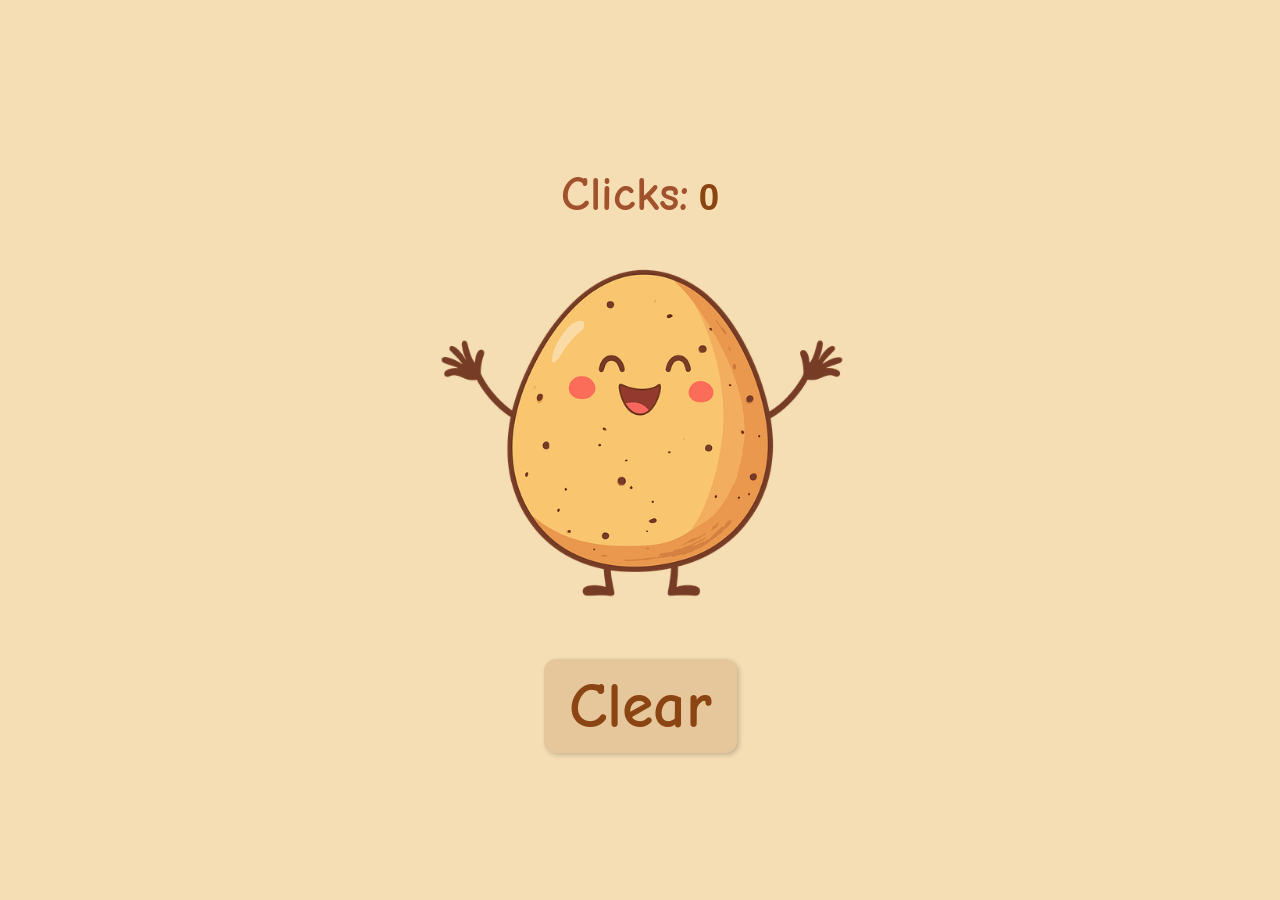
==== potato-clicker/index.html @ 79a10354 "added the potato clicker" ====
<!DOCTYPE html>
<html lang="en">
<head>
  <meta charset="UTF-8">
  <title>Potato Clicker</title>
  <link rel="stylesheet" href="css/style.css">
  <link rel="preconnect" href="https://fonts.googleapis.com">
  <link rel="preconnect" href="https://fonts.gstatic.com" crossorigin>
  <link href="https://fonts.googleapis.com/css2?family=Comic+Neue:wght@700&display=swap" rel="stylesheet">
</head>
<body>
 
  <div id="count-container">
    <span id="count-label">Clicks:</span> <span id="count">0</span>
  </div>

 
  <img id="potato" src="assets/potato1.png" alt="Potato">


  <button id="clear-btn">Clear</button>


  <script src="js/app.js"></script>
</body>
</html>
---- potato-clicker/css/style.css ----
body {
  margin: 0;
  padding: 0;
  width: 100%;
  min-height: 100vh;              
  background-color: #F5DEB3;
  display: flex;
  flex-direction: column;      
  align-items: center;         
  justify-content: center; 
  font-family: Arial, sans-serif;
  text-align: center;         
}


#count-container {
  margin-top: 20px;
  /* text-align: center; */
  display: flex;
  align-items: baseline;
  justify-content: center;
  gap: 10px; 
}


#potato {
display: block;
  margin: 20px auto;
  max-width: 500px;
  min-width: 220px;
  width: 80%;
  cursor: pointer;
  user-select: none;
  -webkit-user-drag: none;
  -webkit-user-select: none;
  -ms-user-select: none;
  -moz-user-select: none;
  transition: transform 0.01s ease-in-out;
  touch-action: manipulation; 
  -webkit-tap-highlight-color: transparent;
  outline: none;
}


#clear-btn {
  margin-top: 20px;
  padding: 10px 25px;
  background-color: #E6C79C;  
  border: none;
  border-radius: 12px;         
  font-family: 'Comic Neue', cursive, sans-serif;  
  font-size: 4em;
  color: #8B4513;              
  font-weight: bold;
  cursor: pointer;
  box-shadow: 2px 2px 5px rgba(0,0,0,0.2);  
  transition: background-color 0.2s, transform 0.1s;
  -webkit-tap-highlight-color: transparent;
  outline: none;
  user-select: none;
}

#clear-btn:hover {
   background-color: #DAB68A;    
  transform: scale(1.05);       
}

#clear-btn:focus{
  outline: none;
}

#count-label {
  font-family: 'Comic Neue', cursive, sans-serif; 
  color: #A0522D;  
  font-size: 3em;
  font-weight: bold;
  text-shadow: 1px 1px 2px #FFDAB9; 
}
#count {
  font-family: 'Arial Black', Gadget, sans-serif; 
  color: #8B4513;  
  font-size: 2.3em;
  font-weight: bold;
  text-shadow: 1px 1px 2px #FFE4B5; 
  margin-bottom: 0;
  user-select: none;
}

#potato.clicked {
  transform: scale(1.15);  
  transition: transform 0.15s cubic-bezier(.68,-0.55,.27,1.55); 
}
@media (max-width: 600px) {
  body {
   display: flex;
    flex-direction: column;
    justify-content: center;
    align-items: center;
    height: 100vh;
    margin: 0;
    padding: 20px;
    box-sizing: border-box;
  }

  #potato {
    max-width: 350px;    
    min-width: 150px;
    margin: 20px 0;
    user-select: none;         
    -webkit-user-drag: none;
    -webkit-user-select: none;
    -ms-user-select: none;
    -moz-user-select: none;
    cursor: pointer;
    transition: transform 0.01s ease-in-out;
    -webkit-tap-highlight-color: transparent;
    outline: none;
  }

  /* #count {
    font-size: 4em;     
  } */

  #clear-btn {
    font-size: 2.5em;
    padding: 10px 20px;
  }
}
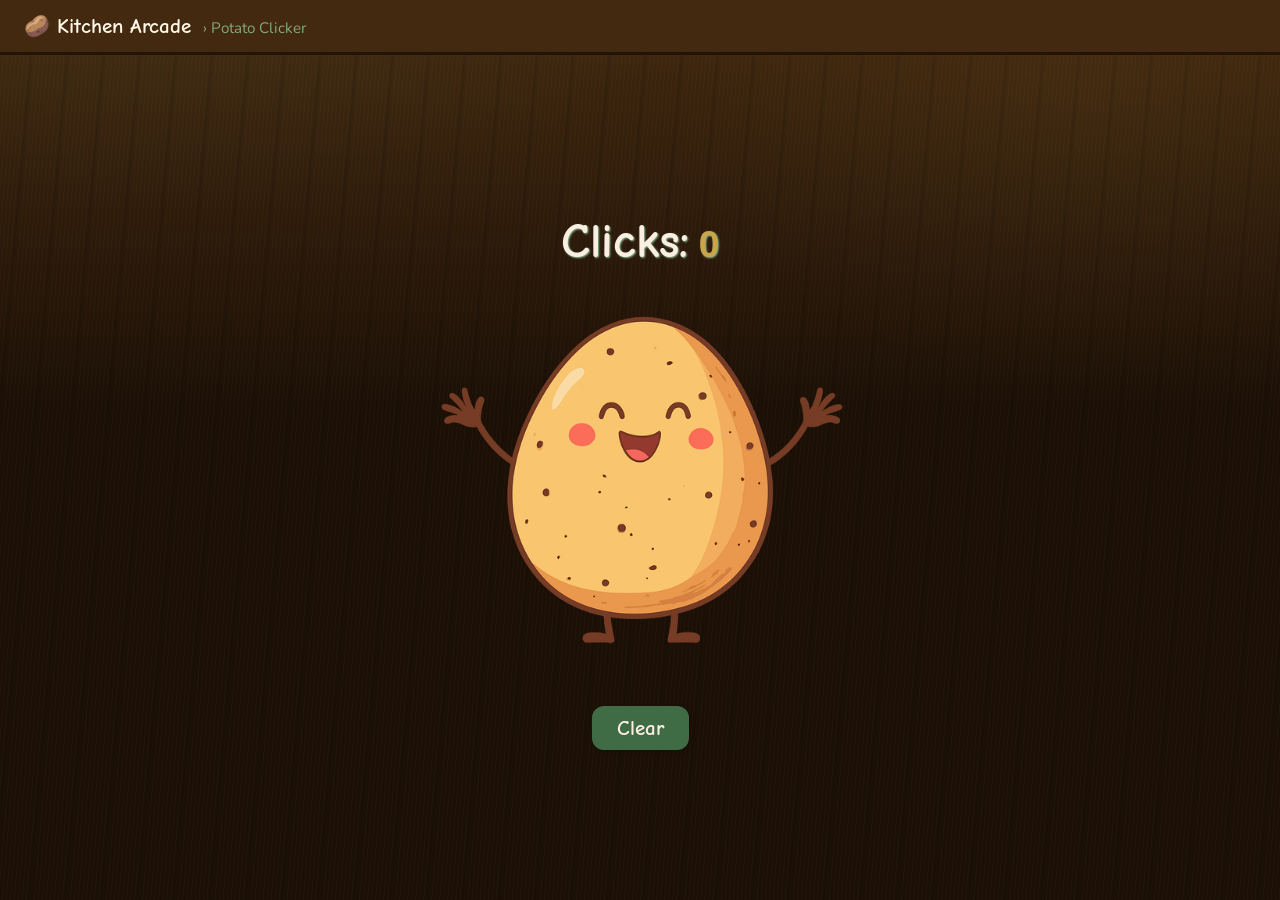
==== commit 63b08e3d: "design changes" ====
--- a/potato-clicker/index.html
+++ b/potato-clicker/index.html
@@ -4,11 +4,13 @@
   <meta charset="UTF-8">
   <title>Potato Clicker</title>
   <link rel="stylesheet" href="css/style.css">
-  <link rel="preconnect" href="https://fonts.googleapis.com">
-  <link rel="preconnect" href="https://fonts.gstatic.com" crossorigin>
-  <link href="https://fonts.googleapis.com/css2?family=Comic+Neue:wght@700&display=swap" rel="stylesheet">
 </head>
-<body>
+<body class="bg-wood-dark">
+
+   <div id="site-navbar" data-home="../" data-title="Potato Clicker"></div>
+
+<main class="game-wrapper">
+ 
  
   <div id="count-container">
     <span id="count-label">Clicks:</span> <span id="count">0</span>
@@ -18,9 +20,10 @@
   <img id="potato" src="assets/potato1.png" alt="Potato">
 
 
-  <button id="clear-btn">Clear</button>
-
+  <button id="clear-btn" class="btn btn-primary">Clear</button>
+</main>
 
   <script src="js/app.js"></script>
+  <script src="../common/js/navbar.js" defer></script>
 </body>
 </html>
--- a/potato-clicker/css/style.css
+++ b/potato-clicker/css/style.css
@@ -1,15 +1,20 @@
+@import url('../../common/css/variables.css');
+@import url('../../common/css/base.css');
+@import url('../../common/css/navbar.css');
+@import url('../../common/css/buttons.css');
+@import url('../../common/css/backgrounds.css');
+
 body {
-  margin: 0;
-  padding: 0;
-  width: 100%;
-  min-height: 100vh;              
-  background-color: #F5DEB3;
+  /* background-color: var(--wheat); */
+  text-align: center;
+}
+
+.game-wrapper {
+  min-height: calc(100vh - 60px);
   display: flex;
-  flex-direction: column;      
-  align-items: center;         
-  justify-content: center; 
-  font-family: Arial, sans-serif;
-  text-align: center;         
+  flex-direction: column;
+  align-items: center;
+  justify-content: center;
 }
 
 
@@ -44,44 +49,28 @@
 
 #clear-btn {
   margin-top: 20px;
-  padding: 10px 25px;
-  background-color: #E6C79C;  
-  border: none;
-  border-radius: 12px;         
-  font-family: 'Comic Neue', cursive, sans-serif;  
-  font-size: 4em;
-  color: #8B4513;              
-  font-weight: bold;
-  cursor: pointer;
-  box-shadow: 2px 2px 5px rgba(0,0,0,0.2);  
-  transition: background-color 0.2s, transform 0.1s;
-  -webkit-tap-highlight-color: transparent;
-  outline: none;
-  user-select: none;
+  background-color: var(--rustic-sage-dark);
+  color: var(--rustic-cream);
 }
 
-#clear-btn:hover {
-   background-color: #DAB68A;    
-  transform: scale(1.05);       
-}
-
-#clear-btn:focus{
-  outline: none;
+#clear-btn:hover,
+#clear-btn:focus-visible {
+  background-color: var(--rustic-sage);
 }
 
 #count-label {
   font-family: 'Comic Neue', cursive, sans-serif; 
-  color: #A0522D;  
+  color: var(--rustic-cream);
   font-size: 3em;
   font-weight: bold;
-  text-shadow: 1px 1px 2px #FFDAB9; 
+  text-shadow: 1px 1px 2px var(--peach); 
 }
 #count {
   font-family: 'Arial Black', Gadget, sans-serif; 
-  color: #8B4513;  
+  color: var(--rustic-gold);
   font-size: 2.3em;
   font-weight: bold;
-  text-shadow: 1px 1px 2px #FFE4B5; 
+  text-shadow: 1px 1px 2px var(--peach); 
   margin-bottom: 0;
   user-select: none;
 }
@@ -121,8 +110,4 @@
     font-size: 4em;     
   } */
 
-  #clear-btn {
-    font-size: 2.5em;
-    padding: 10px 20px;
-  }
 }
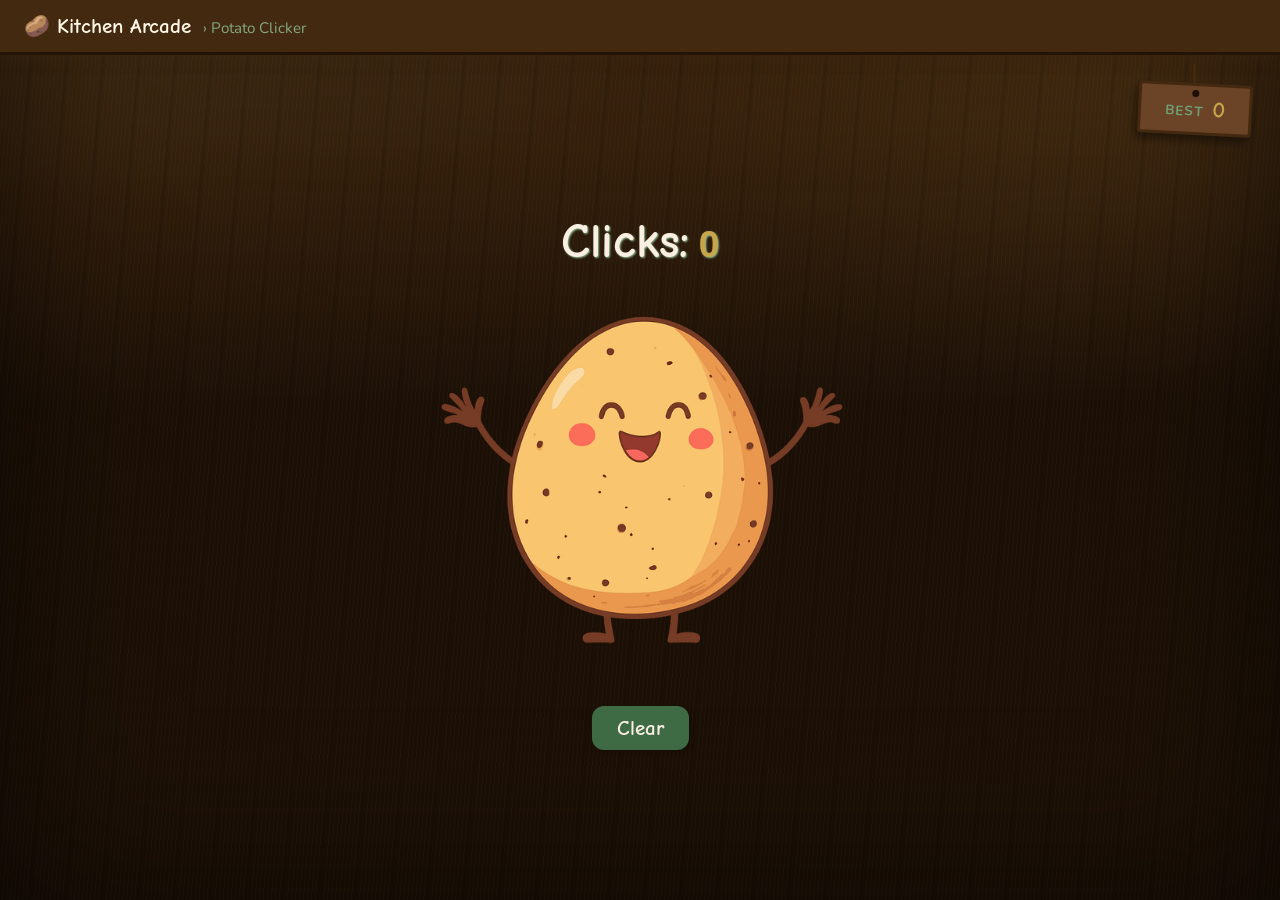
==== commit ba7cbd9a: "new game" ====
--- a/potato-clicker/index.html
+++ b/potato-clicker/index.html
@@ -2,12 +2,22 @@
 <html lang="en">
 <head>
   <meta charset="UTF-8">
+  <meta name="viewport" content="width=device-width, initial-scale=1.0">
   <title>Potato Clicker</title>
+  <link rel="icon" href="data:image/svg+xml,<svg xmlns=%22http://www.w3.org/2000/svg%22 viewBox=%220 0 100 100%22><text y=%22.9em%22 font-size=%2290%22>🥔</text></svg>">
   <link rel="stylesheet" href="css/style.css">
 </head>
 <body class="bg-wood-dark">
 
    <div id="site-navbar" data-home="../" data-title="Potato Clicker"></div>
+
+<div id="best-sign">
+  <div class="sign-rope"></div>
+  <div class="sign-board">
+    <span class="sign-label">Best</span>
+    <span id="best-count">0</span>
+  </div>
+</div>
 
 <main class="game-wrapper">
  
--- a/potato-clicker/css/style.css
+++ b/potato-clicker/css/style.css
@@ -79,17 +79,70 @@
   transform: scale(1.15);  
   transition: transform 0.15s cubic-bezier(.68,-0.55,.27,1.55); 
 }
+
+
+/* --------------------best sign----------------------*/
+
+#best-sign {
+  position: fixed;
+  top: 64px;
+  right: 28px;
+  z-index: 90;
+  display: flex;
+  flex-direction: column;
+  align-items: center;
+  pointer-events: none;
+}
+
+.sign-rope {
+  width: 3px;
+  height: 20px;
+  background: var(--rustic-wood-dark);
+}
+
+.sign-board {
+  margin-top: -1px;
+  background: var(--rustic-wood);
+  border: 3px solid var(--rustic-wood-dark);
+  border-radius: 4px;
+  padding: 10px 24px;
+  transform: rotate(3deg);
+  box-shadow: -3px 6px 8px rgba(0, 0, 0, 0.4);
+  display: flex;
+  align-items: baseline;
+  gap: 9px;
+  position: relative;
+}
+
+.sign-board::before {
+  content: '';
+  position: absolute;
+  top: 4px;
+  left: 50%;
+  transform: translateX(-50%);
+  width: 7px;
+  height: 7px;
+  border-radius: 50%;
+  background: var(--rustic-wood-darkest);
+}
+
+.sign-label {
+  font-family: 'Nunito', sans-serif;
+  font-size: 0.85em;
+  letter-spacing: 0.08em;
+  text-transform: uppercase;
+  color: var(--rustic-sage);
+  font-weight: 700;
+}
+
+#best-count {
+  font-family: 'Comic Neue', cursive;
+  font-size: 1.4em;
+  font-weight: 700;
+  color: var(--rustic-gold);
+}
+
 @media (max-width: 600px) {
-  body {
-   display: flex;
-    flex-direction: column;
-    justify-content: center;
-    align-items: center;
-    height: 100vh;
-    margin: 0;
-    padding: 20px;
-    box-sizing: border-box;
-  }
 
   #potato {
     max-width: 350px;    
@@ -110,4 +163,18 @@
     font-size: 4em;     
   } */
 
+#best-sign {
+    top: 52px;
+    left: 16px;
+  }
+  .sign-board {
+    padding: 5px 12px;
+  }
+  .sign-label {
+    font-size: 0.62em;
+  }
+  #best-count {
+    font-size: 0.95em;
+  }
+
 }
